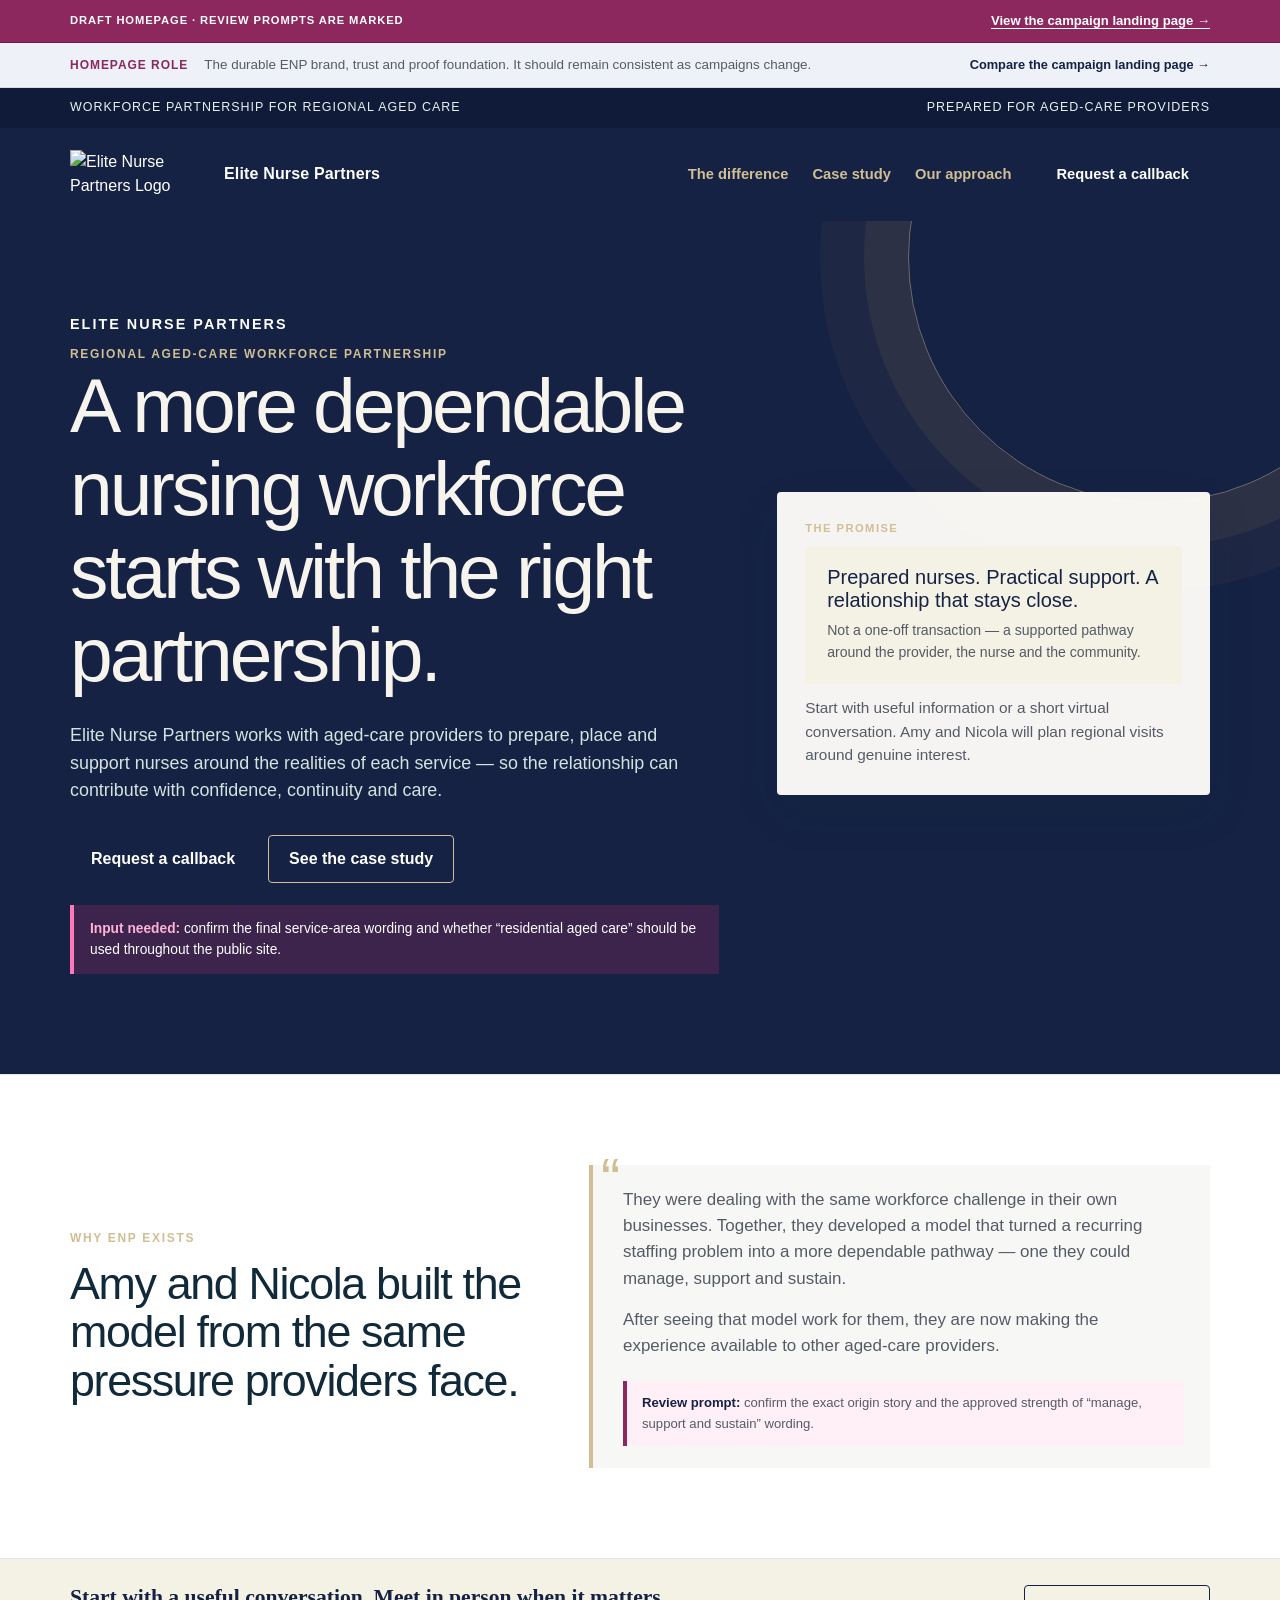
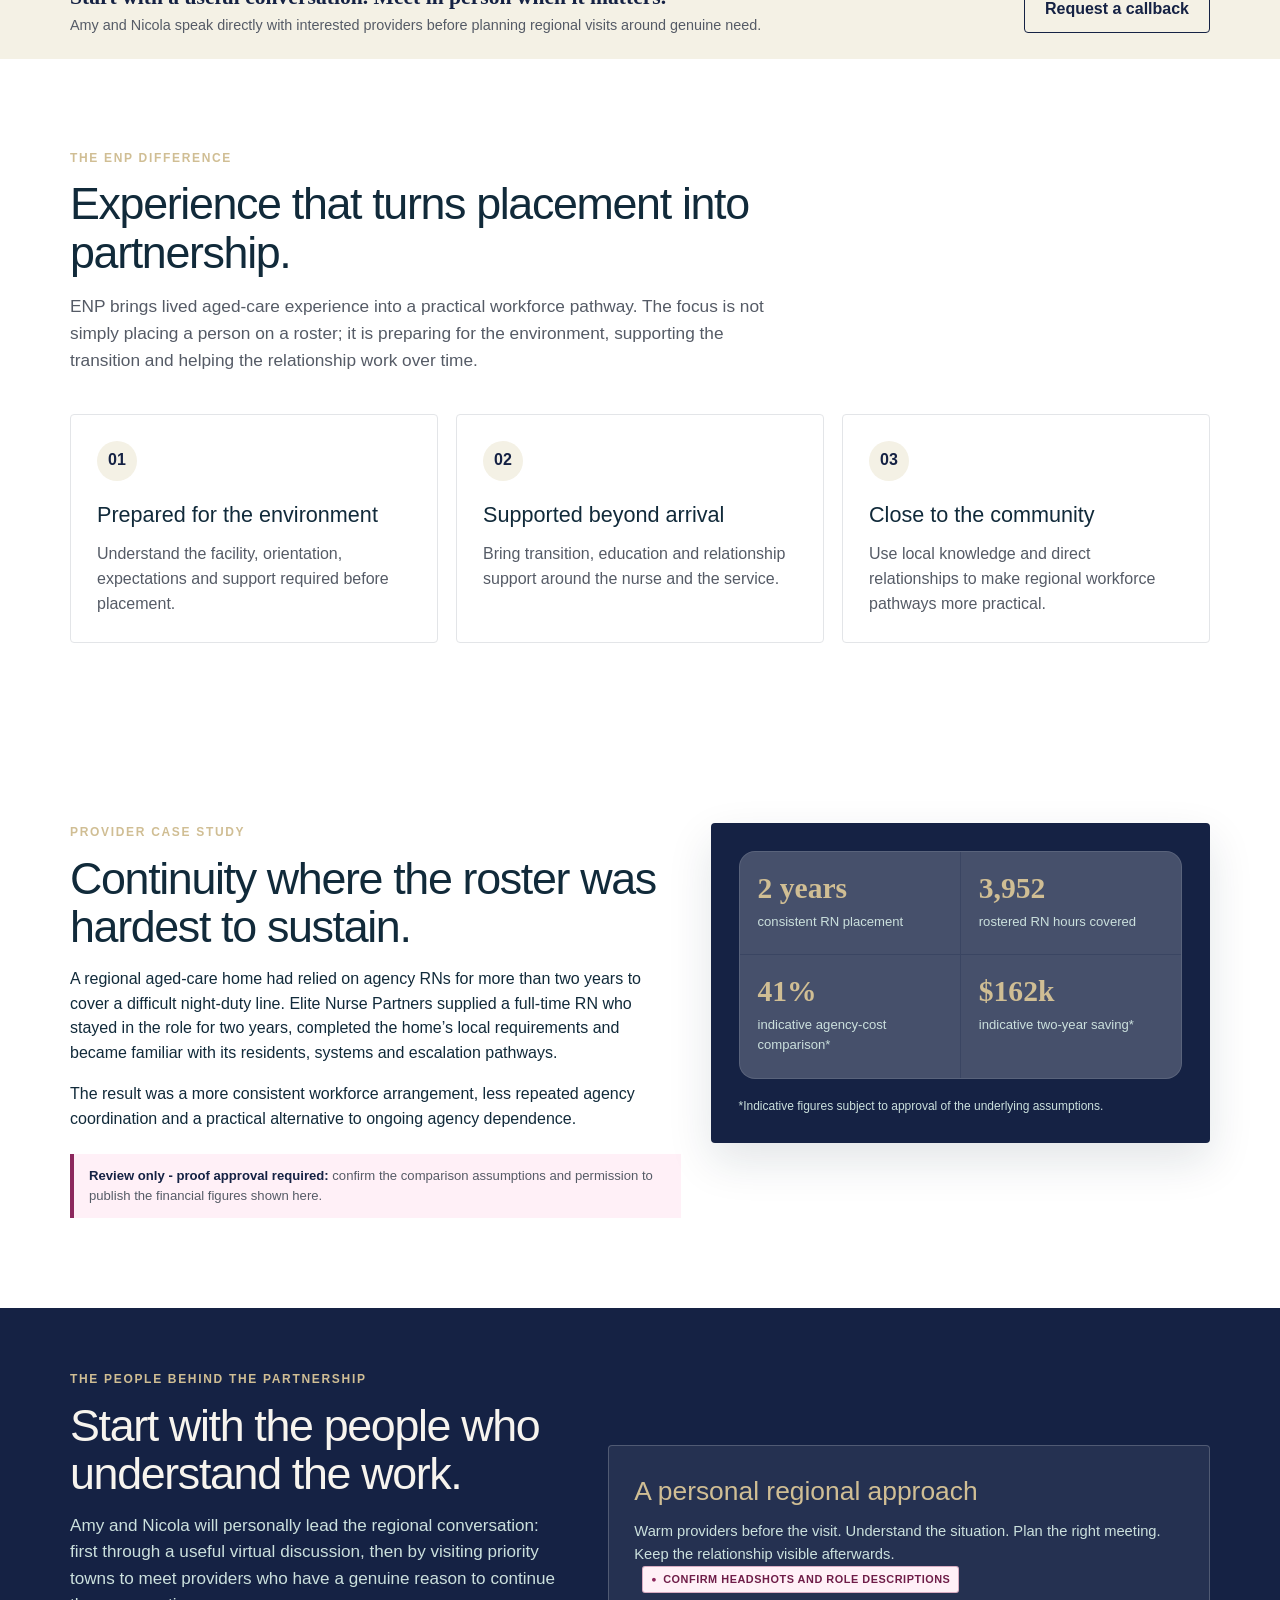
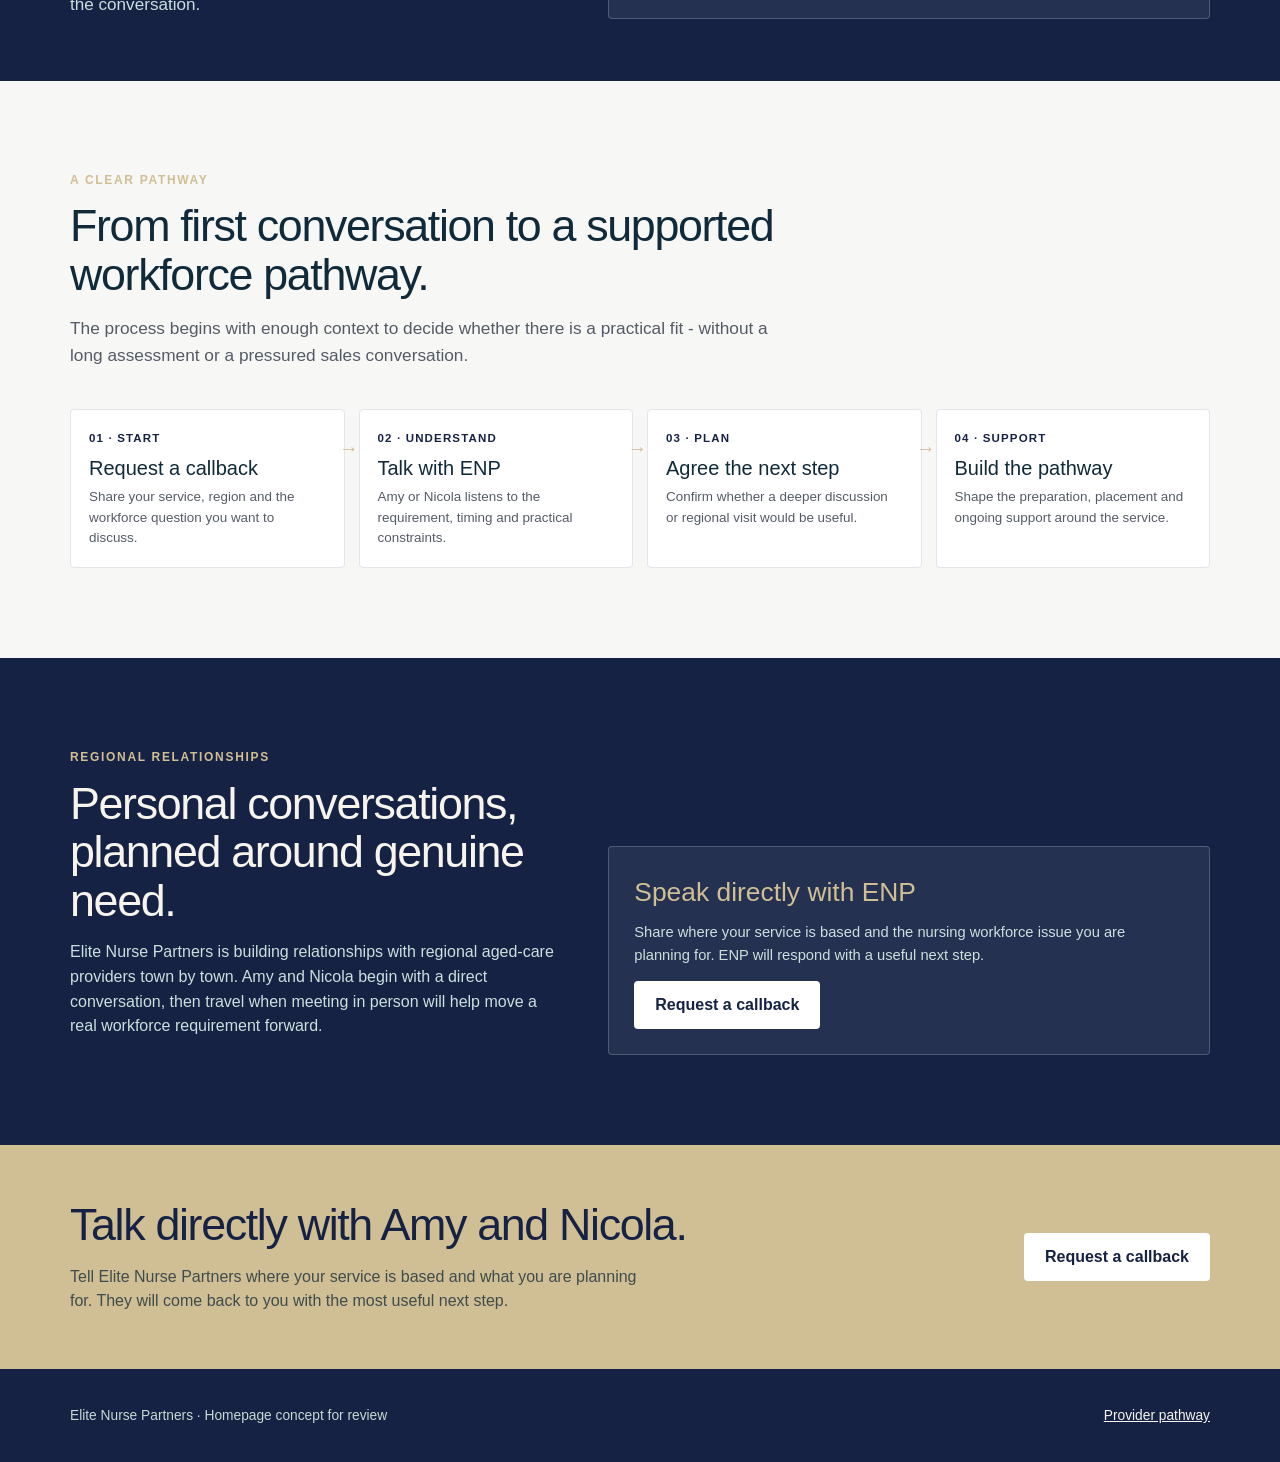
==== public/enp-review/index.html @ 5712cc95 "Add public ENP campaign review route" ====
<!doctype html>
<html lang="en">
<head>
  <meta charset="utf-8">
  <meta name="viewport" content="width=device-width, initial-scale=1">
  <meta name="robots" content="noindex,nofollow">
  <title>A more dependable nursing workforce starts with the right partnership | Elite Nurse Partners</title>
  <link rel="stylesheet" href="styles.css">
  <link rel="stylesheet" href="review-pages.css?v=2">
</head>
<body class="review-pages">
  <div class="review-bar"><div class="shell"><span class="review-label">Draft homepage · review prompts are marked</span><span><a href="provider-landing-review.html">View the campaign landing page →</a></span></div></div>
  <div class="page-role"><div class="shell"><strong>Homepage role</strong><span>The durable ENP brand, trust and proof foundation. It should remain consistent as campaigns change.</span><a href="provider-landing-review.html">Compare the campaign landing page →</a></div></div>
  <div class="topline"><div class="shell"><span>Workforce partnership for regional aged care</span><span>Prepared for aged-care providers</span></div></div>
  <header class="site-header"><div class="shell nav">
    <a class="brand" href="homepage-review.html"><img class="brand-logo" src="https://elitenursepartners.com.au/img/logo_header.svg?v=f6e0ed968cb08ae91e6dc36121" alt="Elite Nurse Partners Logo"><span class="brand-full-name">Elite Nurse Partners</span></a>
    <nav class="nav-links"><a href="#difference">The difference</a><a href="#case-study">Case study</a><a href="#approach">Our approach</a><a class="button" href="provider-landing-review.html#request">Request a callback</a></nav>
  </div></header>

  <main>
    <section class="hero"><div class="shell hero-grid">
      <div>
        <div class="business-name">Elite Nurse Partners</div>
        <div class="eyebrow">Regional aged-care workforce partnership</div>
        <h1>A more dependable nursing workforce starts with the right partnership.</h1>
        <p>Elite Nurse Partners works with aged-care providers to prepare, place and support nurses around the realities of each service — so the relationship can contribute with confidence, continuity and care.</p>
        <div class="hero-actions"><a class="button" href="provider-landing-review.html#request">Request a callback</a><a class="button outline light" href="#case-study">See the case study</a></div>
        <div class="hero-review-note"><strong>Input needed:</strong> confirm the final service-area wording and whether “residential aged care” should be used throughout the public site.</div>
      </div>
      <aside class="hero-card"><div class="mini-label">The promise</div><div class="promise-panel"><strong>Prepared nurses. Practical support. A relationship that stays close.</strong><span>Not a one-off transaction — a supported pathway around the provider, the nurse and the community.</span></div><p>Start with useful information or a short virtual conversation. Amy and Nicola will plan regional visits around genuine interest.</p></aside>
    </div></section>

    <section class="section founder-story"><div class="shell founder-layout"><div><div class="kicker">Why ENP exists</div><h2>Amy and Nicola built the model from the same pressure providers face.</h2></div><div class="founder-quote"><p>They were dealing with the same workforce challenge in their own businesses. Together, they developed a model that turned a recurring staffing problem into a more dependable pathway — one they could manage, support and sustain.</p><p>After seeing that model work for them, they are now making the experience available to other aged-care providers.</p><div class="review-question"><strong>Review prompt:</strong> confirm the exact origin story and the approved strength of “manage, support and sustain” wording.</div></div></div></section>

    <section id="conversation" class="visit-strip"><div class="shell"><div><strong>Start with a useful conversation. Meet in person when it matters.</strong><span>Amy and Nicola speak directly with interested providers before planning regional visits around genuine need.</span></div><a class="button outline" href="provider-landing-review.html#request">Request a callback</a></div></section>

    <section id="difference" class="section paper"><div class="shell"><div class="section-head"><div class="kicker">The ENP difference</div><h2>Experience that turns placement into partnership.</h2><p>ENP brings lived aged-care experience into a practical workforce pathway. The focus is not simply placing a person on a roster; it is preparing for the environment, supporting the transition and helping the relationship work over time.</p></div><div class="cards">
      <article class="card"><div class="icon">01</div><h3>Prepared for the environment</h3><p>Understand the facility, orientation, expectations and support required before placement.</p></article>
      <article class="card"><div class="icon">02</div><h3>Supported beyond arrival</h3><p>Bring transition, education and relationship support around the nurse and the service.</p></article>
      <article class="card"><div class="icon">03</div><h3>Close to the community</h3><p>Use local knowledge and direct relationships to make regional workforce pathways more practical.</p></article>
    </div></div></section>

    <section id="case-study" class="section proof-section"><div class="shell review-grid"><div><div class="kicker">Provider case study</div><h2>Continuity where the roster was hardest to sustain.</h2><p>A regional aged-care home had relied on agency RNs for more than two years to cover a difficult night-duty line. Elite Nurse Partners supplied a full-time RN who stayed in the role for two years, completed the home’s local requirements and became familiar with its residents, systems and escalation pathways.</p><p>The result was a more consistent workforce arrangement, less repeated agency coordination and a practical alternative to ongoing agency dependence.</p><div class="review-question"><strong>Review only - proof approval required:</strong> confirm the comparison assumptions and permission to publish the financial figures shown here.</div></div><div class="proof-card"><div class="proof-stats"><div><strong>2 years</strong><span>consistent RN placement</span></div><div><strong>3,952</strong><span>rostered RN hours covered</span></div><div><strong>41%</strong><span>indicative agency-cost comparison*</span></div><div><strong>$162k</strong><span>indicative two-year saving*</span></div></div><small>*Indicative figures subject to approval of the underlying assumptions.</small></div></div></section>

    <section id="approach" class="personal-band"><div class="shell personal-layout"><div><div class="kicker">The people behind the partnership</div><h2>Start with the people who understand the work.</h2><p>Amy and Nicola will personally lead the regional conversation: first through a useful virtual discussion, then by visiting priority towns to meet providers who have a genuine reason to continue the conversation.</p></div><div class="people-card"><strong>A personal regional approach</strong><p>Warm providers before the visit. Understand the situation. Plan the right meeting. Keep the relationship visible afterwards.</p><span class="input-flag">Confirm headshots and role descriptions</span></div></div></section>

    <section class="section"><div class="shell"><div class="section-head"><div class="kicker">A clear pathway</div><h2>From first conversation to a supported workforce pathway.</h2><p>The process begins with enough context to decide whether there is a practical fit - without a long assessment or a pressured sales conversation.</p></div><div class="sequence"><div class="sequence-item"><b>01 · Start</b><strong>Request a callback</strong><span>Share your service, region and the workforce question you want to discuss.</span></div><div class="sequence-item"><b>02 · Understand</b><strong>Talk with ENP</strong><span>Amy or Nicola listens to the requirement, timing and practical constraints.</span></div><div class="sequence-item"><b>03 · Plan</b><strong>Agree the next step</strong><span>Confirm whether a deeper discussion or regional visit would be useful.</span></div><div class="sequence-item"><b>04 · Support</b><strong>Build the pathway</strong><span>Shape the preparation, placement and ongoing support around the service.</span></div></div></div></section>

    <section class="section dark-section"><div class="shell personal-layout"><div><div class="kicker">Regional relationships</div><h2>Personal conversations, planned around genuine need.</h2><p>Elite Nurse Partners is building relationships with regional aged-care providers town by town. Amy and Nicola begin with a direct conversation, then travel when meeting in person will help move a real workforce requirement forward.</p></div><div class="people-card"><strong>Speak directly with ENP</strong><p>Share where your service is based and the nursing workforce issue you are planning for. ENP will respond with a useful next step.</p><a class="button light" href="provider-landing-review.html#request">Request a callback</a></div></div></section>

    <section class="cta-band"><div class="shell"><div><h2>Talk directly with Amy and Nicola.</h2><p>Tell Elite Nurse Partners where your service is based and what you are planning for. They will come back to you with the most useful next step.</p></div><a class="button light" href="provider-landing-review.html#request">Request a callback</a></div></section>
  </main>
  <footer class="footer"><div class="shell"><span>Elite Nurse Partners · Homepage concept for review</span><span><a href="provider-landing-review.html">Provider pathway</a></span></div></footer>
</body>
</html>
---- public/enp-review/styles.css ----
:root {
  --ink: #112a3a;
  --ink-soft: #355060;
  --cream: #f7f4ee;
  --paper: #fffdf9;
  --gold: #c9944b;
  --gold-soft: #f1dfc4;
  --teal: #0e6870;
  --teal-dark: #084d54;
  --line: #dce5e6;
  --shadow: 0 18px 45px rgba(17, 42, 58, 0.12);
  font-family: Inter, ui-sans-serif, system-ui, -apple-system, BlinkMacSystemFont, "Segoe UI", sans-serif;
  color: var(--ink);
  background: var(--cream);
}

* { box-sizing: border-box; }
body { margin: 0; background: var(--cream); line-height: 1.55; }
a { color: inherit; }
.shell { width: min(1140px, calc(100% - 40px)); margin: 0 auto; }
.topline { background: var(--ink); color: #e8f0ee; font-size: .78rem; letter-spacing: .08em; text-transform: uppercase; }
.topline .shell { display: flex; justify-content: space-between; gap: 16px; padding: 10px 0; }
.site-header { background: var(--paper); border-bottom: 1px solid var(--line); }
.nav { display: flex; align-items: center; justify-content: space-between; gap: 28px; padding: 22px 0; }
.brand { display: flex; gap: 12px; align-items: center; text-decoration: none; }
.brand-mark { display: grid; place-items: center; width: 42px; height: 42px; border-radius: 50%; background: var(--gold); color: var(--ink); font-weight: 900; letter-spacing: -.08em; }
.brand strong { display: block; font-family: Georgia, serif; font-size: 1.15rem; letter-spacing: .02em; }
.brand small { color: var(--teal); font-size: .7rem; font-weight: 800; letter-spacing: .12em; text-transform: uppercase; }
.nav-links { display: flex; gap: 24px; align-items: center; color: var(--ink-soft); font-size: .92rem; font-weight: 700; }
.nav-links a { text-decoration: none; }
.button { display: inline-flex; align-items: center; justify-content: center; min-height: 48px; padding: 0 20px; border-radius: 999px; background: var(--gold); color: var(--ink); font-weight: 900; text-decoration: none; border: 1px solid transparent; }
.button:hover { background: #d9aa63; }
.button.outline { background: transparent; border-color: var(--ink); color: var(--ink); }
.button.light { background: var(--paper); color: var(--ink); }
.hero { position: relative; overflow: hidden; background: var(--ink); color: #f7f4ee; }
.hero::after { content: ""; position: absolute; width: 490px; height: 490px; right: -120px; top: -210px; border: 1px solid rgba(201, 148, 75, .5); border-radius: 50%; box-shadow: 0 0 0 44px rgba(201, 148, 75, .08), 0 0 0 88px rgba(201, 148, 75, .05); }
.hero-grid { display: grid; grid-template-columns: minmax(0, 1.2fr) minmax(300px, .8fr); gap: 58px; align-items: center; padding: 92px 0 100px; position: relative; z-index: 1; }
.eyebrow { color: var(--gold); text-transform: uppercase; font-size: .75rem; letter-spacing: .14em; font-weight: 900; }
h1, h2, h3 { font-family: Georgia, serif; line-height: 1.08; margin: 0; }
h1 { max-width: 760px; font-size: clamp(3rem, 6vw, 5.4rem); letter-spacing: -.045em; }
h2 { font-size: clamp(2rem, 3.5vw, 3.15rem); letter-spacing: -.03em; }
h3 { font-size: 1.35rem; }
.hero p { max-width: 650px; margin: 26px 0 30px; color: #d5e2df; font-size: 1.12rem; }
.hero-actions { display: flex; flex-wrap: wrap; gap: 12px; }
.hero-card { background: rgba(255, 253, 249, .96); color: var(--ink); padding: 28px; border-radius: 22px; box-shadow: var(--shadow); }
.hero-card .number { color: var(--teal); font-size: 2.5rem; font-weight: 900; line-height: 1; }
.hero-card p { color: var(--ink-soft); font-size: .96rem; margin: 12px 0 0; }
.visit-strip { background: var(--gold-soft); color: var(--ink); }
.visit-strip .shell { display: flex; align-items: center; justify-content: space-between; gap: 24px; padding: 22px 0; }
.visit-strip strong { font-family: Georgia, serif; font-size: 1.35rem; }
.visit-strip span { display: block; color: var(--ink-soft); font-size: .9rem; }
.section { padding: 90px 0; }
.section.paper { background: var(--paper); }
.section-head { max-width: 720px; margin-bottom: 40px; }
.section-head p { color: var(--ink-soft); font-size: 1.08rem; }
.proof-section { background: var(--paper); }
.proof-layout { display: grid; grid-template-columns: minmax(0, .95fr) minmax(360px, 1.05fr); gap: 42px; align-items: center; }
.proof-layout p { color: var(--ink-soft); font-size: 1.08rem; }
.proof-card { padding: 28px; border-radius: 22px; background: var(--ink); color: #f7f4ee; box-shadow: var(--shadow); }
.proof-stats { display: grid; grid-template-columns: repeat(2, 1fr); gap: 1px; overflow: hidden; border: 1px solid rgba(255,255,255,.16); border-radius: 16px; background: rgba(255,255,255,.16); }
.proof-stats div { padding: 22px 18px; background: rgba(255,255,255,.06); }
.proof-stats strong { display: block; color: var(--gold); font-family: Georgia, serif; font-size: 1.85rem; line-height: 1; }
.proof-stats span { display: block; margin-top: 8px; color: #cbe0dd; font-size: .82rem; }
.proof-card small { display: block; margin-top: 18px; color: #cbe0dd; font-size: .75rem; }
.text-link { color: var(--teal); font-weight: 900; text-decoration: none; }
.people-section { background: var(--cream); }
.people-layout { display: grid; grid-template-columns: minmax(260px, .75fr) minmax(0, 1.25fr); gap: 44px; align-items: center; }
.people-portrait { min-height: 250px; display: flex; flex-direction: column; justify-content: flex-end; padding: 26px; border-radius: 22px; background: linear-gradient(145deg, var(--gold-soft), #dfc29b); color: var(--ink); box-shadow: var(--shadow); }
.people-portrait span { font-family: Georgia, serif; font-size: 2.35rem; font-weight: 700; }
.people-portrait small { margin-top: 8px; color: var(--ink-soft); }
.people-layout p { color: var(--ink-soft); font-size: 1.08rem; }
.people-note { margin-top: 24px; padding: 18px 20px; border-left: 3px solid var(--gold); background: var(--paper); }
.kicker { color: var(--teal); text-transform: uppercase; font-size: .75rem; letter-spacing: .14em; font-weight: 900; margin-bottom: 12px; }
.cards { display: grid; grid-template-columns: repeat(3, 1fr); gap: 18px; }
.card { padding: 26px; border: 1px solid var(--line); border-radius: 18px; background: var(--paper); }
.card p { color: var(--ink-soft); margin-bottom: 0; }
.card .icon { display: grid; place-items: center; width: 40px; height: 40px; margin-bottom: 22px; border-radius: 50%; background: var(--gold-soft); color: var(--teal-dark); font-weight: 900; }
.dark-section { background: var(--teal-dark); color: #f7f4ee; }
.dark-section p { color: #cbe0dd; }
.town-grid { display: grid; grid-template-columns: repeat(5, 1fr); gap: 10px; margin-top: 28px; }
.town { padding: 18px 14px; border: 1px solid rgba(255,255,255,.22); border-radius: 14px; background: rgba(255,255,255,.06); }
.town strong { display: block; color: var(--gold); font-family: Georgia, serif; font-size: 1.18rem; }
.town span { color: #d6e7e3; font-size: .82rem; }
.steps { display: grid; grid-template-columns: repeat(4, 1fr); gap: 20px; counter-reset: step; }
.step { position: relative; padding-top: 56px; }
.step::before { counter-increment: step; content: counter(step); position: absolute; top: 0; left: 0; display: grid; place-items: center; width: 40px; height: 40px; border-radius: 50%; background: var(--gold); color: var(--ink); font-weight: 900; }
.step p { color: var(--ink-soft); }
.cta-band { background: var(--gold); color: var(--ink); }
.cta-band .shell { display: flex; align-items: center; justify-content: space-between; gap: 28px; padding: 55px 0; }
.cta-band p { max-width: 590px; margin-bottom: 0; color: #3f4c4b; }
.form-layout { display: grid; grid-template-columns: .9fr 1.1fr; gap: 38px; align-items: start; }
.form-card { background: var(--paper); border: 1px solid var(--line); border-radius: 20px; padding: 28px; box-shadow: var(--shadow); }
label { display: block; margin: 16px 0 7px; font-size: .82rem; font-weight: 900; color: var(--ink-soft); }
input, select, textarea { width: 100%; border: 1px solid #cbd8d8; border-radius: 10px; padding: 13px 14px; font: inherit; color: var(--ink); background: #fff; }
textarea { min-height: 120px; resize: vertical; }
.form-card .button { margin-top: 20px; cursor: pointer; }
.form-actions { display: flex; flex-wrap: wrap; gap: 10px; align-items: center; margin-top: 4px; }
.form-actions .button { margin-top: 0; }
.note { padding: 16px 18px; border-left: 3px solid var(--gold); background: var(--gold-soft); color: var(--ink-soft); font-size: .92rem; }
.video-panel { background: var(--cream); }
.video-layout { display: grid; grid-template-columns: minmax(0, .85fr) minmax(320px, 1.15fr); gap: 36px; align-items: center; }
.video-layout p { max-width: 600px; color: var(--ink-soft); font-size: 1.08rem; }
.video-placeholder { min-height: 270px; display: flex; flex-direction: column; justify-content: flex-end; padding: 28px; border-radius: 22px; background: linear-gradient(145deg, var(--teal-dark), var(--ink)); color: #f7f4ee; box-shadow: var(--shadow); }
.video-placeholder span { color: var(--gold); text-transform: uppercase; font-size: .75rem; letter-spacing: .14em; font-weight: 900; }
.video-placeholder strong { max-width: 460px; margin-top: auto; font-family: Georgia, serif; font-size: clamp(1.5rem, 3vw, 2.3rem); line-height: 1.1; }
.video-placeholder small { margin-top: 18px; color: #cbe0dd; }
.footer { background: var(--ink); color: #c8d8d5; padding: 36px 0; font-size: .86rem; }
.footer .shell { display: flex; justify-content: space-between; gap: 25px; }
.footer a { color: #f7f4ee; }
.mobile-only { display: none; }
.funnel-page { background: #edf3f1; }
.funnel-hero { padding: 70px 0 76px; background: var(--ink); color: #f7f4ee; }
.funnel-hero h1 { max-width: 820px; margin-top: 12px; font-size: clamp(2.7rem, 5vw, 4.8rem); }
.funnel-hero p { max-width: 700px; margin: 22px 0 0; color: #d5e2df; font-size: 1.1rem; }
.funnel-intro { display: grid; grid-template-columns: minmax(0, 1fr) minmax(260px, .7fr); gap: 26px; align-items: end; }
.funnel-key { padding: 22px; border-radius: 18px; background: rgba(255,253,249,.1); border: 1px solid rgba(255,255,255,.2); }
.funnel-key strong { display: block; color: var(--gold); font-family: Georgia, serif; font-size: 1.3rem; }
.funnel-key span { display: block; margin-top: 8px; color: #d5e2df; font-size: .9rem; }
.funnel-section { padding: 76px 0; }
.funnel-shell { width: min(920px, calc(100% - 40px)); margin: 0 auto; }
.funnel-heading { text-align: center; margin-bottom: 38px; }
.funnel-heading p { max-width: 640px; margin: 14px auto 0; color: var(--ink-soft); }
.funnel-stack { display: flex; flex-direction: column; gap: 12px; }
.funnel-step { position: relative; display: grid; grid-template-columns: 58px minmax(0, 1fr) auto; gap: 18px; align-items: center; width: 100%; min-height: 94px; padding: 16px 22px 16px 16px; border: 1px solid #cbdcda; border-radius: 18px; background: var(--paper); box-shadow: 0 10px 20px rgba(17,42,58,.07); }
.funnel-step::after { content: "↓"; position: absolute; left: 50%; bottom: -22px; z-index: 2; color: var(--gold); font-size: 1.25rem; font-weight: 900; }
.funnel-step:last-child::after { display: none; }
.funnel-step:nth-child(1) { width: 100%; }
.funnel-step:nth-child(2) { width: 94%; margin: 0 auto; }
.funnel-step:nth-child(3) { width: 88%; margin: 0 auto; }
.funnel-step:nth-child(4) { width: 82%; margin: 0 auto; }
.funnel-step:nth-child(5) { width: 76%; margin: 0 auto; }
.funnel-step:nth-child(6) { width: 70%; margin: 0 auto; }
.funnel-step:nth-child(7) { width: 64%; margin: 0 auto; background: var(--teal-dark); border-color: var(--teal-dark); color: #f7f4ee; }
.funnel-step:nth-child(7) p, .funnel-step:nth-child(7) .funnel-copy small { color: #cbe0dd; }
.step-num { display: grid; place-items: center; width: 48px; height: 48px; border-radius: 50%; background: var(--gold); color: var(--ink); font-weight: 900; }
.funnel-copy h3 { font-size: 1.2rem; }
.funnel-copy p { margin: 5px 0 0; color: var(--ink-soft); font-size: .91rem; line-height: 1.4; }
.funnel-copy small { display: block; margin-top: 5px; color: var(--teal); font-size: .74rem; font-weight: 900; letter-spacing: .07em; text-transform: uppercase; }
.funnel-status { padding: 8px 11px; border-radius: 999px; background: var(--gold-soft); color: var(--ink); font-size: .74rem; font-weight: 900; white-space: nowrap; }
.bucket-grid { display: grid; grid-template-columns: 1fr 1fr; gap: 18px; margin-top: 46px; }
.bucket { padding: 28px; border-radius: 20px; background: var(--paper); border: 1px solid var(--line); }
.bucket h3 { margin-bottom: 12px; }
.bucket p { color: var(--ink-soft); }
.bucket ul { margin: 18px 0 0; padding-left: 20px; color: var(--ink-soft); }
.bucket li + li { margin-top: 8px; }
.funnel-review { margin-top: 24px; padding: 24px 28px; border-radius: 18px; background: var(--gold-soft); }
.funnel-review strong { font-family: Georgia, serif; font-size: 1.3rem; }
.funnel-review p { margin: 7px 0 0; color: var(--ink-soft); }
@media (max-width: 860px) {
  .nav-links { display: none; }
  .mobile-only { display: inline; }
  .hero-grid, .form-layout, .funnel-intro { grid-template-columns: 1fr; }
  .video-layout, .proof-layout, .people-layout { grid-template-columns: 1fr; }
  .hero-grid { padding: 68px 0 76px; }
  .cards, .steps { grid-template-columns: repeat(2, 1fr); }
  .town-grid { grid-template-columns: repeat(3, 1fr); }
  .funnel-step, .funnel-step:nth-child(n) { width: 100%; margin: 0; }
  .visit-strip .shell, .cta-band .shell, .footer .shell { flex-direction: column; align-items: flex-start; }
}
@media (max-width: 540px) {
  .shell { width: min(100% - 28px, 1140px); }
  h1 { font-size: 3.1rem; }
  .cards, .steps, .town-grid { grid-template-columns: 1fr; }
  .funnel-step { grid-template-columns: 48px minmax(0, 1fr); padding-right: 14px; }
  .funnel-status { grid-column: 2; justify-self: start; }
  .bucket-grid { grid-template-columns: 1fr; }
  .topline .shell { display: block; }
  .topline .shell span:last-child { display: none; }
}
---- public/enp-review/review-pages.css ----
.review-bar {
  background: #8c285d;
  border-bottom: 1px solid #6e1d48;
  color: #fff;
  font-size: .82rem;
}
.review-bar .shell {
  display: flex;
  align-items: center;
  justify-content: space-between;
  gap: 18px;
  padding: 11px 0;
}
.review-bar a { color: #fff; font-weight: 800; text-underline-offset: 3px; }
.page-role { background: #eef2f8; border-bottom: 1px solid #d4dbe7; color: var(--ink); }
.page-role.campaign { background: var(--review-soft); border-bottom-color: #efc5d9; }
.page-role .shell { display: grid; grid-template-columns: auto minmax(0, 1fr) auto; gap: 16px; align-items: center; padding: 12px 0; }
.page-role strong { color: #8c285d; font-size: .75rem; letter-spacing: .08em; text-transform: uppercase; }
.page-role span { color: #555b66; font-size: .84rem; line-height: 1.4; }
.page-role a { color: #152244; font-size: .8rem; font-weight: 800; text-decoration: none; }
.review-pages {
  --ink: #152244;
  --ink-soft: #555b66;
  --cream: #f7f7f5;
  --paper: #ffffff;
  --gold: #d0be94;
  --gold-soft: #f4f1e5;
  --teal: #152244;
  --teal-dark: #152244;
  --line: #e3e5e8;
  --review: #8c285d;
  --review-dark: #6e1d48;
  --review-soft: #fff0f7;
  font-family: Manrope, Arial, sans-serif;
}
.review-pages h1,
.review-pages h2,
.review-pages h3,
.review-pages .brand strong,
.review-pages .promise-panel strong,
.review-pages .people-card strong,
.review-pages .sequence-item strong {
  font-family: Manrope, Arial, sans-serif;
  font-weight: 400;
}
.review-pages h1 { letter-spacing: -.04em; }
.review-pages h2 { letter-spacing: -.03em; }
.review-pages .site-header { background: var(--ink); border-bottom: 0; }
.review-pages .brand { color: #fff; }
.review-pages .brand small { color: var(--gold); }
.review-pages .brand-mark { display: none; }
.brand-logo {
  display: block;
  width: 142px;
  height: auto;
}
.brand-full-name {
  display: block;
  max-width: 170px;
  color: #fff;
  font-size: 1rem;
  font-weight: 700;
  line-height: 1.15;
  letter-spacing: .01em;
}
.business-name {
  margin-bottom: 10px;
  color: #fff;
  font-size: .9rem;
  font-weight: 800;
  letter-spacing: .14em;
  text-transform: uppercase;
}
.review-pages .nav-links { color: var(--gold); }
.review-pages .nav-links a { color: var(--gold); }
.review-pages .nav-links .button { color: #fff; }
.review-pages .topline { background: #101b39; }
.review-pages .hero { background: var(--ink); }
.review-pages .hero::after { border-color: rgba(208,190,148,.48); }
.review-pages .button { border-radius: 4px; background: var(--ink); color: #fff; }
.review-pages .button:hover { background: #24345d; }
.review-pages .button.outline { background: transparent; border-color: var(--ink); color: var(--ink); }
.review-pages .button.outline.light { background: transparent; border-color: var(--gold); color: #fff; }
.review-pages .button.light { background: #fff; color: var(--ink); }
.review-pages .eyebrow,
.review-pages .kicker,
.review-pages .mini-label { color: var(--gold); }
.review-pages .hero-card { border-radius: 4px; }
.review-pages .promise-panel { border-radius: 4px; }
.review-pages .card,
.review-pages .review-card,
.review-pages .form-card,
.review-pages .sequence-item { border-radius: 4px; }
.review-pages .proof-card { border-radius: 4px; }
.review-pages .people-card { border-radius: 4px; }
.review-pages .personal-band,
.review-pages .dark-section { background: var(--ink); }
.review-pages .cta-band { background: var(--gold); }
.review-pages .input-flag { border-radius: 3px; background: var(--review-soft); }
.review-pages .data-gap { border-radius: 3px; background: var(--review-soft); }
.review-pages .visit-strip .shell {
  display: grid;
  grid-template-columns: minmax(0, 1fr) auto;
  align-items: center;
  gap: 34px;
}
.review-pages .visit-strip .button { justify-self: end; }
.founder-story { background: #fff; border-top: 1px solid var(--line); border-bottom: 1px solid var(--line); }
.founder-layout {
  display: grid;
  grid-template-columns: minmax(0, .85fr) minmax(0, 1.15fr);
  gap: 60px;
  align-items: center;
}
.founder-layout h2 { max-width: 500px; }
.founder-layout p { margin: 0; color: var(--ink-soft); font-size: 1.06rem; }
.founder-layout p + p { margin-top: 15px; }
.founder-quote {
  position: relative;
  padding: 22px 26px 22px 30px;
  border-left: 4px solid var(--gold);
  background: var(--cream);
}
.founder-quote::before {
  content: "“";
  position: absolute;
  left: 8px;
  top: -14px;
  color: var(--gold);
  font-size: 3.6rem;
  line-height: 1;
}
.review-question {
  margin-top: 22px;
  padding: 12px 15px;
  border-left: 4px solid var(--review);
  background: var(--review-soft);
  color: var(--ink-soft);
  font-size: .82rem;
}
.review-question strong { color: var(--ink); }
.review-label {
  color: #fff;
  font-weight: 900;
  letter-spacing: .08em;
  text-transform: uppercase;
  font-size: .7rem;
}
.input-flag {
  display: inline-flex;
  align-items: center;
  gap: 6px;
  margin-left: 8px;
  padding: 4px 8px;
  border: 1px solid rgba(140, 40, 93, .35);
  border-radius: 999px;
  background: #e4f0ed;
  color: var(--review-dark);
  font-size: .68rem;
  font-weight: 900;
  letter-spacing: .05em;
  text-transform: uppercase;
  vertical-align: middle;
}
.input-flag::before { content: "●"; color: var(--review); font-size: .55rem; }
.hero-review-note {
  margin-top: 22px;
  padding: 13px 16px;
  border-left: 4px solid #ff78bc;
  background: rgba(140, 40, 93, .33);
  color: #fff;
  font-size: .86rem;
}
.hero-review-note strong { color: #ffb3d8; }
.promise-panel {
  padding: 20px 22px;
  border-radius: 18px;
  background: var(--gold-soft);
  color: var(--ink);
}
.promise-panel strong { display: block; font-family: Georgia, serif; font-size: 1.25rem; line-height: 1.15; }
.promise-panel span { display: block; margin-top: 8px; color: var(--ink-soft); font-size: .88rem; }
.mini-label {
  margin-bottom: 9px;
  color: var(--teal);
  font-size: .7rem;
  font-weight: 900;
  letter-spacing: .13em;
  text-transform: uppercase;
}
.personal-band {
  background: var(--teal-dark);
  color: #f7f4ee;
}
.personal-band .shell { padding: 62px 0; }
.personal-layout {
  display: grid;
  grid-template-columns: minmax(0, .9fr) minmax(0, 1.1fr);
  gap: 46px;
  align-items: end;
}
.personal-band h2 { max-width: 600px; }
.personal-band p { max-width: 660px; margin: 15px 0 0; color: #cbe0dd; font-size: 1.07rem; }
.people-card {
  padding: 25px;
  border: 1px solid rgba(255,255,255,.2);
  border-radius: 20px;
  background: rgba(255,255,255,.07);
}
.people-card strong { display: block; color: var(--gold); font-family: Georgia, serif; font-size: 1.65rem; }
.people-card p { margin-top: 8px; font-size: .92rem; }
.sequence {
  display: grid;
  grid-template-columns: repeat(4, 1fr);
  gap: 14px;
  margin-top: 30px;
}
.sequence-item {
  position: relative;
  padding: 20px 18px 18px;
  border: 1px solid var(--line);
  border-radius: 16px;
  background: var(--paper);
}
.sequence-item::after {
  content: "→";
  position: absolute;
  top: 24px;
  right: -15px;
  z-index: 1;
  color: var(--gold);
  font-size: 1.2rem;
  font-weight: 900;
}
.sequence-item:last-child::after { display: none; }
.sequence-item b { display: block; color: var(--teal); font-size: .72rem; letter-spacing: .1em; text-transform: uppercase; }
.sequence-item strong { display: block; margin-top: 9px; font-family: Georgia, serif; font-size: 1.25rem; line-height: 1.1; }
.sequence-item span { display: block; margin-top: 8px; color: var(--ink-soft); font-size: .84rem; }
.review-grid {
  display: grid;
  grid-template-columns: minmax(0, 1.1fr) minmax(280px, .9fr);
  gap: 30px;
  align-items: start;
}
.review-card {
  padding: 25px;
  border: 1px solid var(--line);
  border-radius: 18px;
  background: var(--paper);
}
.review-card h3 { margin-bottom: 11px; }
.review-card p { color: var(--ink-soft); }
.review-card ul { margin: 16px 0 0; padding-left: 20px; color: var(--ink-soft); }
.review-card li + li { margin-top: 9px; }
.review-card.emphasis { background: var(--ink); color: #f7f4ee; border-color: var(--ink); }
.review-card.emphasis p, .review-card.emphasis li { color: #cbe0dd; }
.review-card.emphasis .mini-label { color: var(--gold); }
.review-card.emphasis strong { color: #f7f4ee; }
.proof-disclaimer {
  margin-top: 15px;
  color: var(--ink-soft);
  font-size: .78rem;
}
.data-gap-list { display: grid; gap: 10px; margin-top: 16px; }
.data-gap {
  display: grid;
  grid-template-columns: 26px minmax(0, 1fr);
  gap: 10px;
  align-items: start;
  padding: 12px 13px;
  border-radius: 12px;
  background: #f7f4ee;
  color: var(--ink-soft);
  font-size: .86rem;
}
.data-gap::before {
  content: "?";
  display: grid;
  place-items: center;
  width: 22px;
  height: 22px;
  border-radius: 50%;
  background: var(--review);
  color: #fff;
  font-weight: 900;
}
.data-gap strong { display: block; color: var(--ink); }
.landing-hero .hero-grid { padding-top: 82px; padding-bottom: 86px; }
.landing-hero h1 { max-width: 700px; }
.landing-hero .hero-card { padding: 24px; }
.landing-hero .hero-card .mini-label { margin-bottom: 13px; }
.landing-hero .hero-card ul { margin: 0; padding-left: 18px; color: var(--ink-soft); font-size: .9rem; }
.landing-hero .hero-card li + li { margin-top: 8px; }
.landing-hero .hero-card .input-flag { margin: 0 0 13px; }
.form-card .field-note {
  margin: 8px 0 18px;
  padding: 10px 12px;
  border-left: 4px solid var(--review);
  background: var(--review-soft);
  color: var(--ink);
  font-size: .76rem;
  font-weight: 700;
}
.form-card .button { border: 0; }
.request-choice {
  display: grid;
  grid-template-columns: repeat(2, 1fr);
  gap: 10px;
  margin: 18px 0 3px;
}
.request-choice div {
  padding: 13px 12px;
  border: 1px solid #cbd8d8;
  border-radius: 10px;
  background: #fff;
  color: var(--ink-soft);
  font-size: .82rem;
}
.request-choice div:first-child { border-color: var(--gold); background: var(--gold-soft); color: var(--ink); font-weight: 800; }
.request-choice small { display: block; margin-top: 4px; font-size: .7rem; font-weight: 500; }
.bottom-review { padding: 33px 0; background: var(--review-soft); border-top: 3px solid var(--review); }
.bottom-review .shell { display: flex; align-items: center; justify-content: space-between; gap: 25px; }
.bottom-review p { max-width: 700px; margin: 7px 0 0; color: var(--ink-soft); }
@media (max-width: 860px) {
  .review-bar .shell { display: block; }
  .review-bar .review-label { display: block; margin-bottom: 6px; }
  .personal-layout, .review-grid, .founder-layout { grid-template-columns: 1fr; }
  .review-pages .visit-strip .shell { display: block; }
  .review-pages .visit-strip .button { margin-top: 16px; }
  .page-role .shell { grid-template-columns: 1fr; gap: 5px; }
  .sequence { grid-template-columns: repeat(2, 1fr); }
  .sequence-item:nth-child(2)::after { display: none; }
  .sequence-item:nth-child(3)::after { display: block; }
  .bottom-review .shell { display: block; }
  .bottom-review .button { margin-top: 18px; }
  .brand-full-name { max-width: none; }
}
@media (max-width: 540px) {
  .sequence { grid-template-columns: 1fr; }
  .sequence-item::after, .sequence-item:nth-child(3)::after { display: none; }
  .request-choice { grid-template-columns: 1fr; }
}
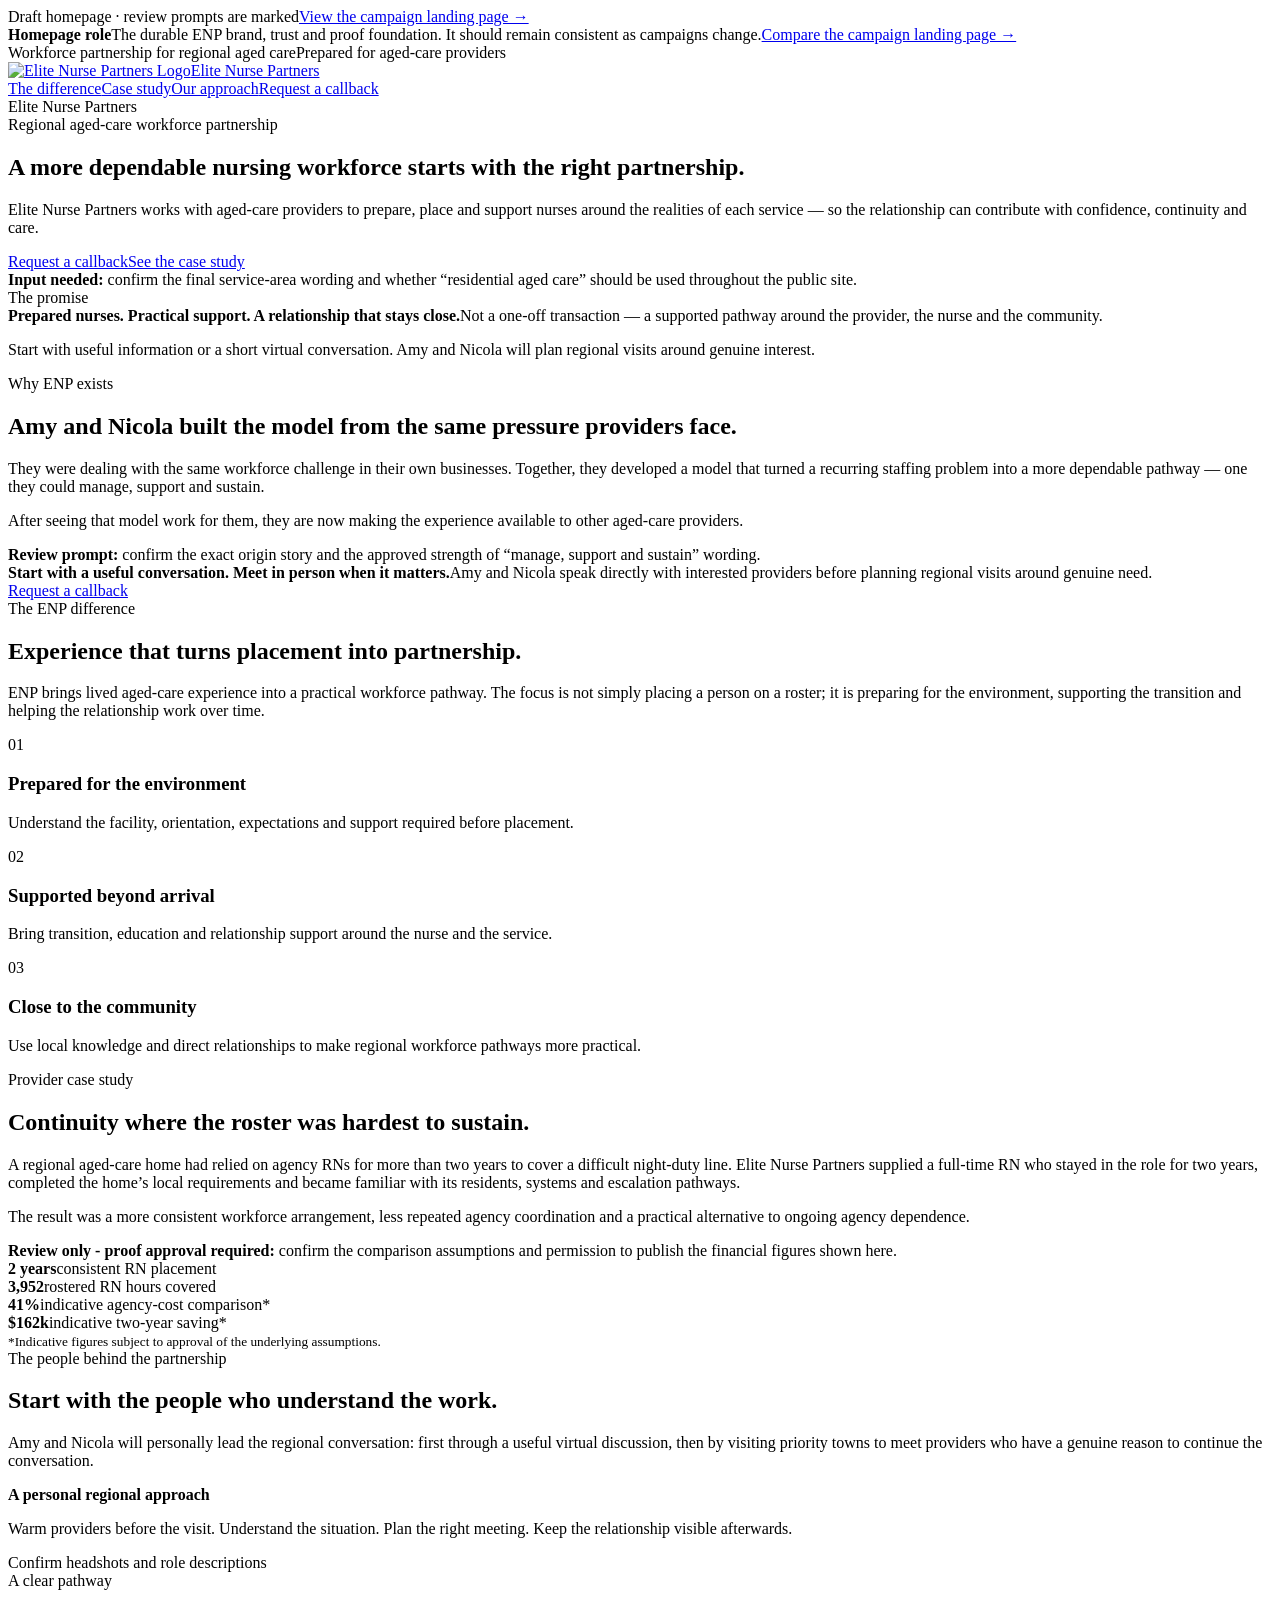
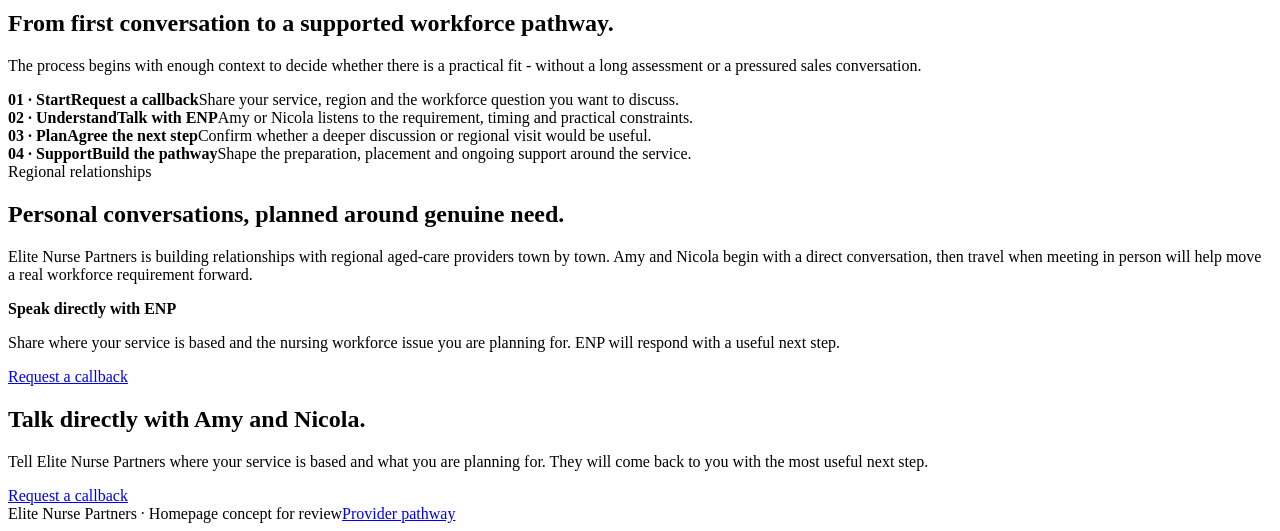
==== commit eaebcc1d: "Fix ENP review stylesheet delivery" ====
--- a/public/enp-review/index.html
+++ b/public/enp-review/index.html
@@ -5,8 +5,8 @@
   <meta name="viewport" content="width=device-width, initial-scale=1">
   <meta name="robots" content="noindex,nofollow">
   <title>A more dependable nursing workforce starts with the right partnership | Elite Nurse Partners</title>
-  <link rel="stylesheet" href="styles.css">
-  <link rel="stylesheet" href="review-pages.css?v=2">
+  <link rel="stylesheet" href="/ENP/?asset=styles&amp;v=3">
+  <link rel="stylesheet" href="/ENP/?asset=review-pages&amp;v=3">
 </head>
 <body class="review-pages">
   <div class="review-bar"><div class="shell"><span class="review-label">Draft homepage · review prompts are marked</span><span><a href="provider-landing-review.html">View the campaign landing page →</a></span></div></div>
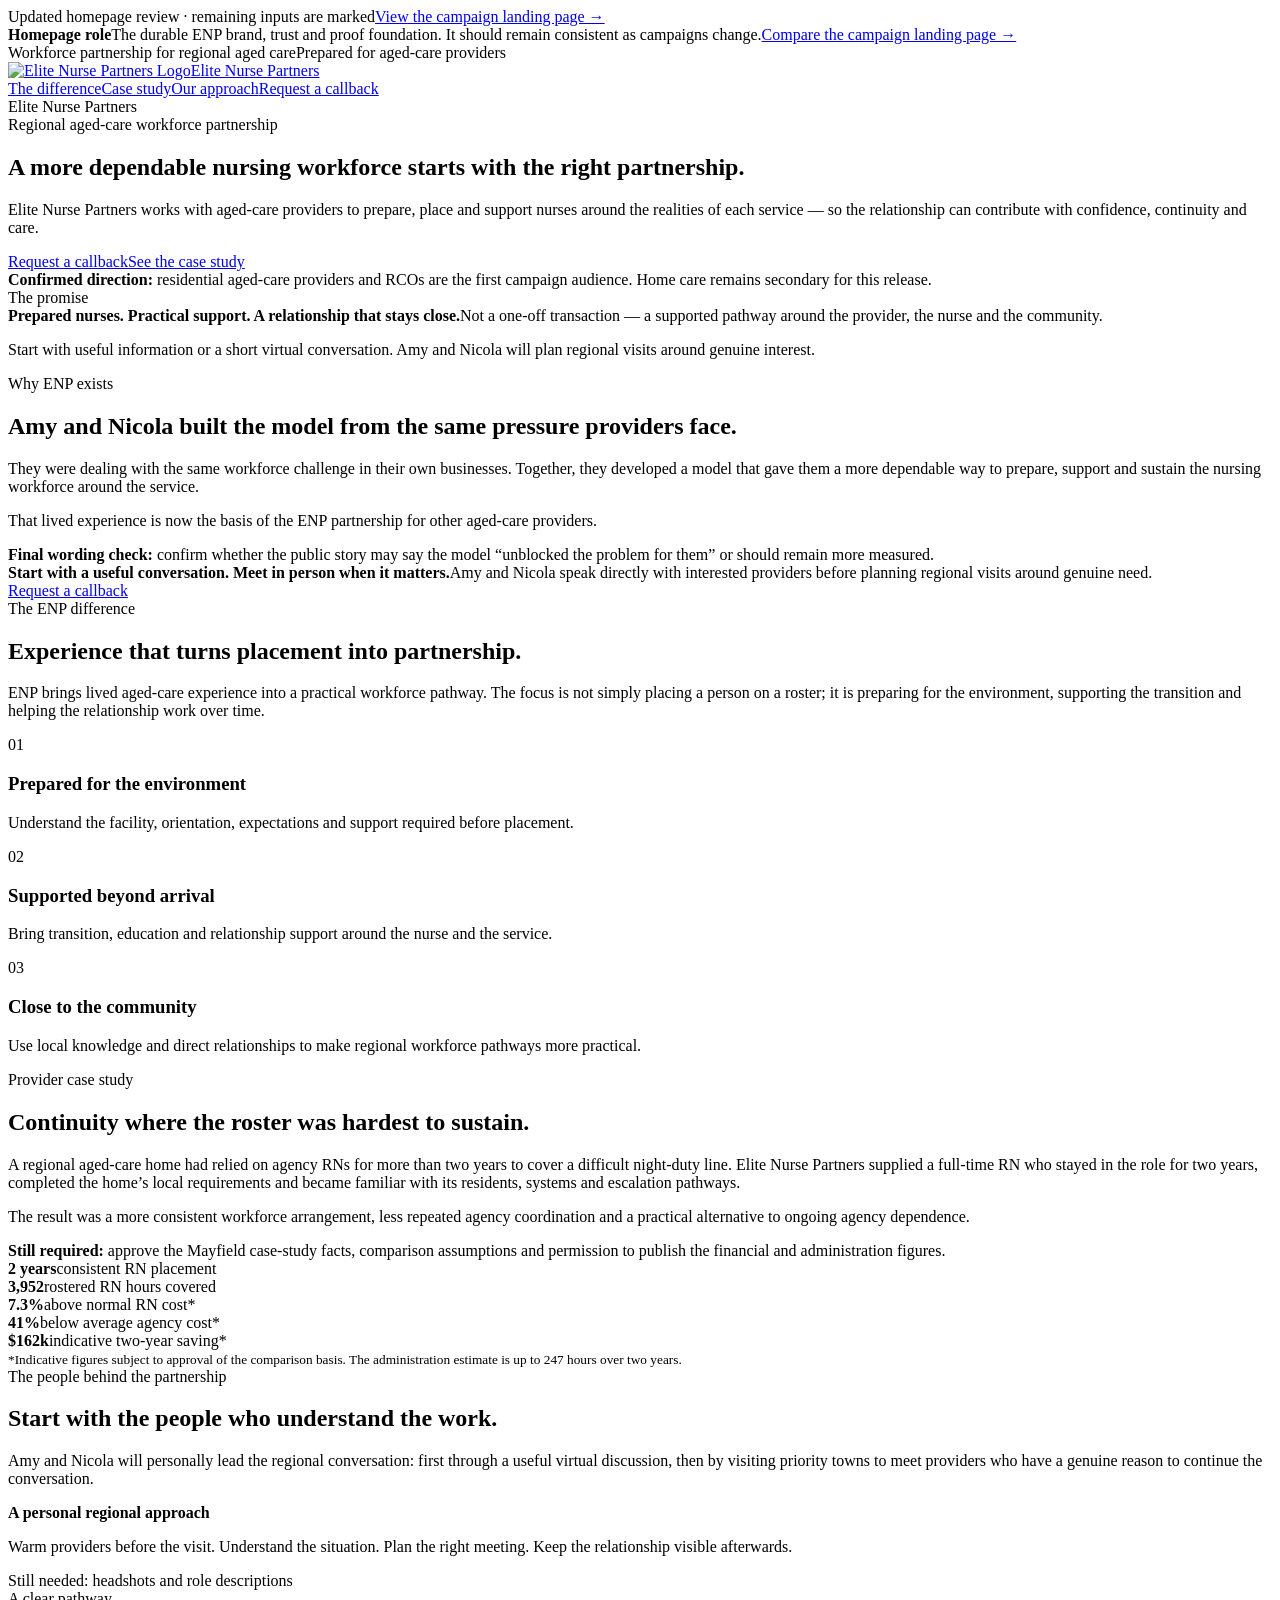
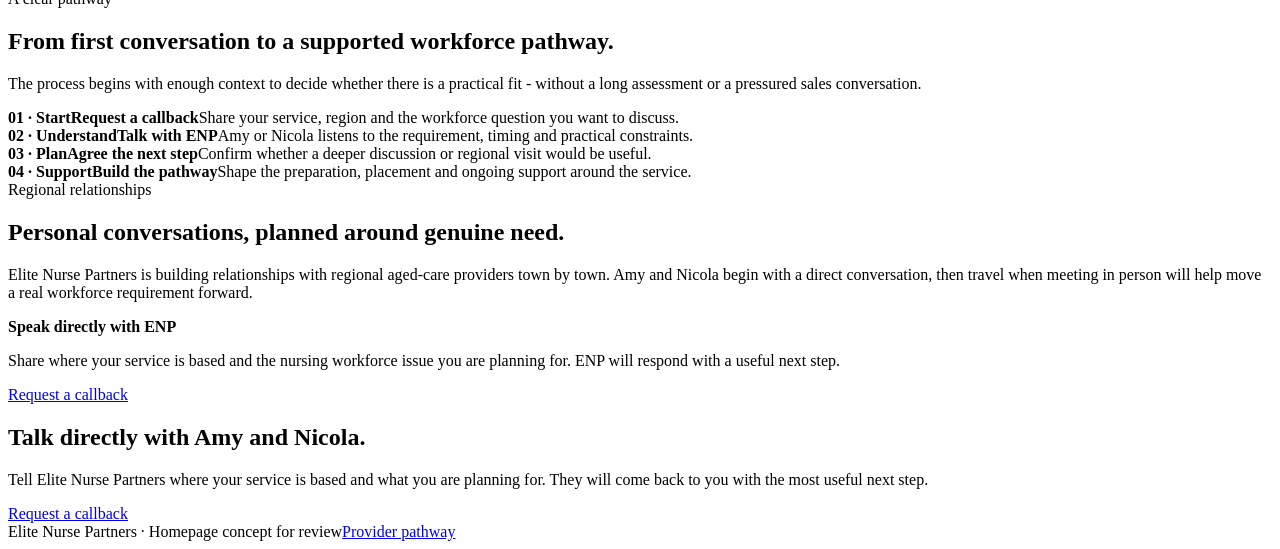
==== commit 919317d1: "Refresh ENP review pages with confirmed campaign direction" ====
--- a/public/enp-review/index.html
+++ b/public/enp-review/index.html
@@ -6,10 +6,10 @@
   <meta name="robots" content="noindex,nofollow">
   <title>A more dependable nursing workforce starts with the right partnership | Elite Nurse Partners</title>
   <link rel="stylesheet" href="/ENP/?asset=styles&amp;v=3">
-  <link rel="stylesheet" href="/ENP/?asset=review-pages&amp;v=3">
+  <link rel="stylesheet" href="/ENP/?asset=review-pages&amp;v=4">
 </head>
 <body class="review-pages">
-  <div class="review-bar"><div class="shell"><span class="review-label">Draft homepage · review prompts are marked</span><span><a href="provider-landing-review.html">View the campaign landing page →</a></span></div></div>
+  <div class="review-bar"><div class="shell"><span class="review-label">Updated homepage review · remaining inputs are marked</span><span><a href="provider-landing-review.html">View the campaign landing page →</a></span></div></div>
   <div class="page-role"><div class="shell"><strong>Homepage role</strong><span>The durable ENP brand, trust and proof foundation. It should remain consistent as campaigns change.</span><a href="provider-landing-review.html">Compare the campaign landing page →</a></div></div>
   <div class="topline"><div class="shell"><span>Workforce partnership for regional aged care</span><span>Prepared for aged-care providers</span></div></div>
   <header class="site-header"><div class="shell nav">
@@ -25,12 +25,12 @@
         <h1>A more dependable nursing workforce starts with the right partnership.</h1>
         <p>Elite Nurse Partners works with aged-care providers to prepare, place and support nurses around the realities of each service — so the relationship can contribute with confidence, continuity and care.</p>
         <div class="hero-actions"><a class="button" href="provider-landing-review.html#request">Request a callback</a><a class="button outline light" href="#case-study">See the case study</a></div>
-        <div class="hero-review-note"><strong>Input needed:</strong> confirm the final service-area wording and whether “residential aged care” should be used throughout the public site.</div>
+        <div class="hero-confirmed-note"><strong>Confirmed direction:</strong> residential aged-care providers and RCOs are the first campaign audience. Home care remains secondary for this release.</div>
       </div>
       <aside class="hero-card"><div class="mini-label">The promise</div><div class="promise-panel"><strong>Prepared nurses. Practical support. A relationship that stays close.</strong><span>Not a one-off transaction — a supported pathway around the provider, the nurse and the community.</span></div><p>Start with useful information or a short virtual conversation. Amy and Nicola will plan regional visits around genuine interest.</p></aside>
     </div></section>
 
-    <section class="section founder-story"><div class="shell founder-layout"><div><div class="kicker">Why ENP exists</div><h2>Amy and Nicola built the model from the same pressure providers face.</h2></div><div class="founder-quote"><p>They were dealing with the same workforce challenge in their own businesses. Together, they developed a model that turned a recurring staffing problem into a more dependable pathway — one they could manage, support and sustain.</p><p>After seeing that model work for them, they are now making the experience available to other aged-care providers.</p><div class="review-question"><strong>Review prompt:</strong> confirm the exact origin story and the approved strength of “manage, support and sustain” wording.</div></div></div></section>
+    <section class="section founder-story"><div class="shell founder-layout"><div><div class="kicker">Why ENP exists</div><h2>Amy and Nicola built the model from the same pressure providers face.</h2></div><div class="founder-quote"><p>They were dealing with the same workforce challenge in their own businesses. Together, they developed a model that gave them a more dependable way to prepare, support and sustain the nursing workforce around the service.</p><p>That lived experience is now the basis of the ENP partnership for other aged-care providers.</p><div class="review-question"><strong>Final wording check:</strong> confirm whether the public story may say the model “unblocked the problem for them” or should remain more measured.</div></div></div></section>
 
     <section id="conversation" class="visit-strip"><div class="shell"><div><strong>Start with a useful conversation. Meet in person when it matters.</strong><span>Amy and Nicola speak directly with interested providers before planning regional visits around genuine need.</span></div><a class="button outline" href="provider-landing-review.html#request">Request a callback</a></div></section>
 
@@ -40,9 +40,9 @@
       <article class="card"><div class="icon">03</div><h3>Close to the community</h3><p>Use local knowledge and direct relationships to make regional workforce pathways more practical.</p></article>
     </div></div></section>
 
-    <section id="case-study" class="section proof-section"><div class="shell review-grid"><div><div class="kicker">Provider case study</div><h2>Continuity where the roster was hardest to sustain.</h2><p>A regional aged-care home had relied on agency RNs for more than two years to cover a difficult night-duty line. Elite Nurse Partners supplied a full-time RN who stayed in the role for two years, completed the home’s local requirements and became familiar with its residents, systems and escalation pathways.</p><p>The result was a more consistent workforce arrangement, less repeated agency coordination and a practical alternative to ongoing agency dependence.</p><div class="review-question"><strong>Review only - proof approval required:</strong> confirm the comparison assumptions and permission to publish the financial figures shown here.</div></div><div class="proof-card"><div class="proof-stats"><div><strong>2 years</strong><span>consistent RN placement</span></div><div><strong>3,952</strong><span>rostered RN hours covered</span></div><div><strong>41%</strong><span>indicative agency-cost comparison*</span></div><div><strong>$162k</strong><span>indicative two-year saving*</span></div></div><small>*Indicative figures subject to approval of the underlying assumptions.</small></div></div></section>
+    <section id="case-study" class="section proof-section"><div class="shell review-grid"><div><div class="kicker">Provider case study</div><h2>Continuity where the roster was hardest to sustain.</h2><p>A regional aged-care home had relied on agency RNs for more than two years to cover a difficult night-duty line. Elite Nurse Partners supplied a full-time RN who stayed in the role for two years, completed the home’s local requirements and became familiar with its residents, systems and escalation pathways.</p><p>The result was a more consistent workforce arrangement, less repeated agency coordination and a practical alternative to ongoing agency dependence.</p><div class="review-question"><strong>Still required:</strong> approve the Mayfield case-study facts, comparison assumptions and permission to publish the financial and administration figures.</div></div><div class="proof-card"><div class="proof-stats"><div><strong>2 years</strong><span>consistent RN placement</span></div><div><strong>3,952</strong><span>rostered RN hours covered</span></div><div><strong>7.3%</strong><span>above normal RN cost*</span></div><div><strong>41%</strong><span>below average agency cost*</span></div><div><strong>$162k</strong><span>indicative two-year saving*</span></div></div><small>*Indicative figures subject to approval of the comparison basis. The administration estimate is up to 247 hours over two years.</small></div></div></section>
 
-    <section id="approach" class="personal-band"><div class="shell personal-layout"><div><div class="kicker">The people behind the partnership</div><h2>Start with the people who understand the work.</h2><p>Amy and Nicola will personally lead the regional conversation: first through a useful virtual discussion, then by visiting priority towns to meet providers who have a genuine reason to continue the conversation.</p></div><div class="people-card"><strong>A personal regional approach</strong><p>Warm providers before the visit. Understand the situation. Plan the right meeting. Keep the relationship visible afterwards.</p><span class="input-flag">Confirm headshots and role descriptions</span></div></div></section>
+    <section id="approach" class="personal-band"><div class="shell personal-layout"><div><div class="kicker">The people behind the partnership</div><h2>Start with the people who understand the work.</h2><p>Amy and Nicola will personally lead the regional conversation: first through a useful virtual discussion, then by visiting priority towns to meet providers who have a genuine reason to continue the conversation.</p></div><div class="people-card"><strong>A personal regional approach</strong><p>Warm providers before the visit. Understand the situation. Plan the right meeting. Keep the relationship visible afterwards.</p><span class="input-flag">Still needed: headshots and role descriptions</span></div></div></section>
 
     <section class="section"><div class="shell"><div class="section-head"><div class="kicker">A clear pathway</div><h2>From first conversation to a supported workforce pathway.</h2><p>The process begins with enough context to decide whether there is a practical fit - without a long assessment or a pressured sales conversation.</p></div><div class="sequence"><div class="sequence-item"><b>01 · Start</b><strong>Request a callback</strong><span>Share your service, region and the workforce question you want to discuss.</span></div><div class="sequence-item"><b>02 · Understand</b><strong>Talk with ENP</strong><span>Amy or Nicola listens to the requirement, timing and practical constraints.</span></div><div class="sequence-item"><b>03 · Plan</b><strong>Agree the next step</strong><span>Confirm whether a deeper discussion or regional visit would be useful.</span></div><div class="sequence-item"><b>04 · Support</b><strong>Build the pathway</strong><span>Shape the preparation, placement and ongoing support around the service.</span></div></div></div></section>
 
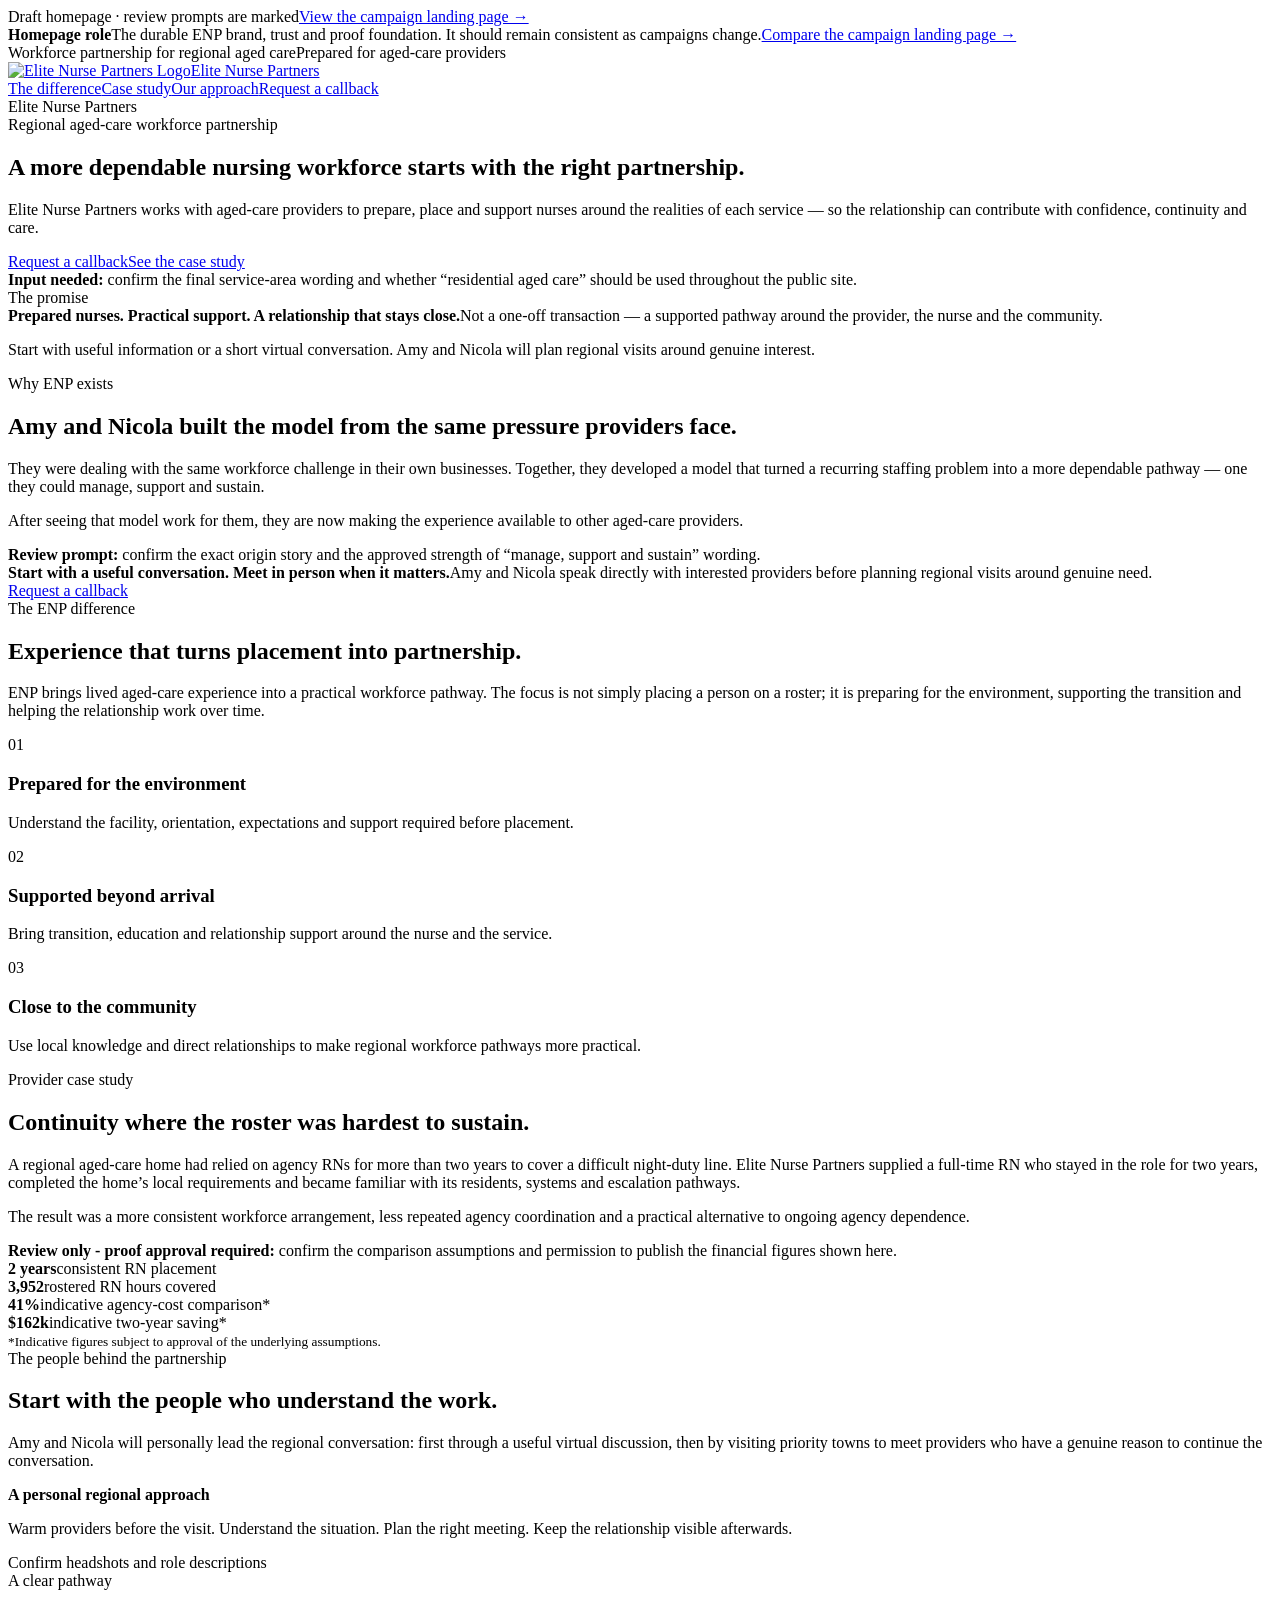
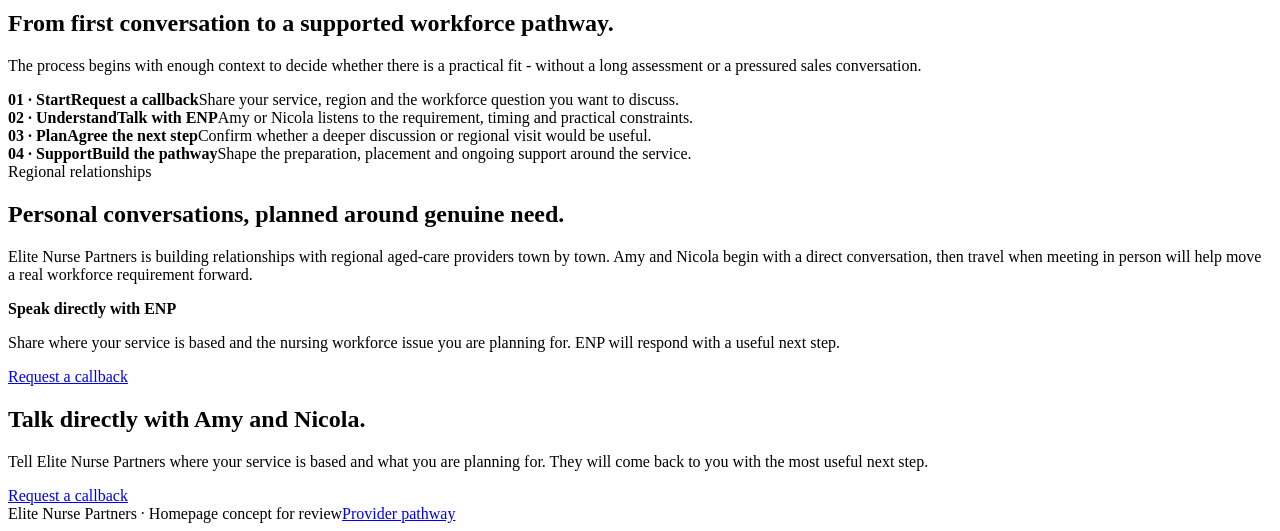
==== commit caba401f: "Revert "Refresh ENP review pages with confirmed campaign direction" This reverts commit 919317d1a0b6" ====
--- a/public/enp-review/index.html
+++ b/public/enp-review/index.html
@@ -6,10 +6,10 @@
   <meta name="robots" content="noindex,nofollow">
   <title>A more dependable nursing workforce starts with the right partnership | Elite Nurse Partners</title>
   <link rel="stylesheet" href="/ENP/?asset=styles&amp;v=3">
-  <link rel="stylesheet" href="/ENP/?asset=review-pages&amp;v=4">
+  <link rel="stylesheet" href="/ENP/?asset=review-pages&amp;v=3">
 </head>
 <body class="review-pages">
-  <div class="review-bar"><div class="shell"><span class="review-label">Updated homepage review · remaining inputs are marked</span><span><a href="provider-landing-review.html">View the campaign landing page →</a></span></div></div>
+  <div class="review-bar"><div class="shell"><span class="review-label">Draft homepage · review prompts are marked</span><span><a href="provider-landing-review.html">View the campaign landing page →</a></span></div></div>
   <div class="page-role"><div class="shell"><strong>Homepage role</strong><span>The durable ENP brand, trust and proof foundation. It should remain consistent as campaigns change.</span><a href="provider-landing-review.html">Compare the campaign landing page →</a></div></div>
   <div class="topline"><div class="shell"><span>Workforce partnership for regional aged care</span><span>Prepared for aged-care providers</span></div></div>
   <header class="site-header"><div class="shell nav">
@@ -25,12 +25,12 @@
         <h1>A more dependable nursing workforce starts with the right partnership.</h1>
         <p>Elite Nurse Partners works with aged-care providers to prepare, place and support nurses around the realities of each service — so the relationship can contribute with confidence, continuity and care.</p>
         <div class="hero-actions"><a class="button" href="provider-landing-review.html#request">Request a callback</a><a class="button outline light" href="#case-study">See the case study</a></div>
-        <div class="hero-confirmed-note"><strong>Confirmed direction:</strong> residential aged-care providers and RCOs are the first campaign audience. Home care remains secondary for this release.</div>
+        <div class="hero-review-note"><strong>Input needed:</strong> confirm the final service-area wording and whether “residential aged care” should be used throughout the public site.</div>
       </div>
       <aside class="hero-card"><div class="mini-label">The promise</div><div class="promise-panel"><strong>Prepared nurses. Practical support. A relationship that stays close.</strong><span>Not a one-off transaction — a supported pathway around the provider, the nurse and the community.</span></div><p>Start with useful information or a short virtual conversation. Amy and Nicola will plan regional visits around genuine interest.</p></aside>
     </div></section>
 
-    <section class="section founder-story"><div class="shell founder-layout"><div><div class="kicker">Why ENP exists</div><h2>Amy and Nicola built the model from the same pressure providers face.</h2></div><div class="founder-quote"><p>They were dealing with the same workforce challenge in their own businesses. Together, they developed a model that gave them a more dependable way to prepare, support and sustain the nursing workforce around the service.</p><p>That lived experience is now the basis of the ENP partnership for other aged-care providers.</p><div class="review-question"><strong>Final wording check:</strong> confirm whether the public story may say the model “unblocked the problem for them” or should remain more measured.</div></div></div></section>
+    <section class="section founder-story"><div class="shell founder-layout"><div><div class="kicker">Why ENP exists</div><h2>Amy and Nicola built the model from the same pressure providers face.</h2></div><div class="founder-quote"><p>They were dealing with the same workforce challenge in their own businesses. Together, they developed a model that turned a recurring staffing problem into a more dependable pathway — one they could manage, support and sustain.</p><p>After seeing that model work for them, they are now making the experience available to other aged-care providers.</p><div class="review-question"><strong>Review prompt:</strong> confirm the exact origin story and the approved strength of “manage, support and sustain” wording.</div></div></div></section>
 
     <section id="conversation" class="visit-strip"><div class="shell"><div><strong>Start with a useful conversation. Meet in person when it matters.</strong><span>Amy and Nicola speak directly with interested providers before planning regional visits around genuine need.</span></div><a class="button outline" href="provider-landing-review.html#request">Request a callback</a></div></section>
 
@@ -40,9 +40,9 @@
       <article class="card"><div class="icon">03</div><h3>Close to the community</h3><p>Use local knowledge and direct relationships to make regional workforce pathways more practical.</p></article>
     </div></div></section>
 
-    <section id="case-study" class="section proof-section"><div class="shell review-grid"><div><div class="kicker">Provider case study</div><h2>Continuity where the roster was hardest to sustain.</h2><p>A regional aged-care home had relied on agency RNs for more than two years to cover a difficult night-duty line. Elite Nurse Partners supplied a full-time RN who stayed in the role for two years, completed the home’s local requirements and became familiar with its residents, systems and escalation pathways.</p><p>The result was a more consistent workforce arrangement, less repeated agency coordination and a practical alternative to ongoing agency dependence.</p><div class="review-question"><strong>Still required:</strong> approve the Mayfield case-study facts, comparison assumptions and permission to publish the financial and administration figures.</div></div><div class="proof-card"><div class="proof-stats"><div><strong>2 years</strong><span>consistent RN placement</span></div><div><strong>3,952</strong><span>rostered RN hours covered</span></div><div><strong>7.3%</strong><span>above normal RN cost*</span></div><div><strong>41%</strong><span>below average agency cost*</span></div><div><strong>$162k</strong><span>indicative two-year saving*</span></div></div><small>*Indicative figures subject to approval of the comparison basis. The administration estimate is up to 247 hours over two years.</small></div></div></section>
+    <section id="case-study" class="section proof-section"><div class="shell review-grid"><div><div class="kicker">Provider case study</div><h2>Continuity where the roster was hardest to sustain.</h2><p>A regional aged-care home had relied on agency RNs for more than two years to cover a difficult night-duty line. Elite Nurse Partners supplied a full-time RN who stayed in the role for two years, completed the home’s local requirements and became familiar with its residents, systems and escalation pathways.</p><p>The result was a more consistent workforce arrangement, less repeated agency coordination and a practical alternative to ongoing agency dependence.</p><div class="review-question"><strong>Review only - proof approval required:</strong> confirm the comparison assumptions and permission to publish the financial figures shown here.</div></div><div class="proof-card"><div class="proof-stats"><div><strong>2 years</strong><span>consistent RN placement</span></div><div><strong>3,952</strong><span>rostered RN hours covered</span></div><div><strong>41%</strong><span>indicative agency-cost comparison*</span></div><div><strong>$162k</strong><span>indicative two-year saving*</span></div></div><small>*Indicative figures subject to approval of the underlying assumptions.</small></div></div></section>
 
-    <section id="approach" class="personal-band"><div class="shell personal-layout"><div><div class="kicker">The people behind the partnership</div><h2>Start with the people who understand the work.</h2><p>Amy and Nicola will personally lead the regional conversation: first through a useful virtual discussion, then by visiting priority towns to meet providers who have a genuine reason to continue the conversation.</p></div><div class="people-card"><strong>A personal regional approach</strong><p>Warm providers before the visit. Understand the situation. Plan the right meeting. Keep the relationship visible afterwards.</p><span class="input-flag">Still needed: headshots and role descriptions</span></div></div></section>
+    <section id="approach" class="personal-band"><div class="shell personal-layout"><div><div class="kicker">The people behind the partnership</div><h2>Start with the people who understand the work.</h2><p>Amy and Nicola will personally lead the regional conversation: first through a useful virtual discussion, then by visiting priority towns to meet providers who have a genuine reason to continue the conversation.</p></div><div class="people-card"><strong>A personal regional approach</strong><p>Warm providers before the visit. Understand the situation. Plan the right meeting. Keep the relationship visible afterwards.</p><span class="input-flag">Confirm headshots and role descriptions</span></div></div></section>
 
     <section class="section"><div class="shell"><div class="section-head"><div class="kicker">A clear pathway</div><h2>From first conversation to a supported workforce pathway.</h2><p>The process begins with enough context to decide whether there is a practical fit - without a long assessment or a pressured sales conversation.</p></div><div class="sequence"><div class="sequence-item"><b>01 · Start</b><strong>Request a callback</strong><span>Share your service, region and the workforce question you want to discuss.</span></div><div class="sequence-item"><b>02 · Understand</b><strong>Talk with ENP</strong><span>Amy or Nicola listens to the requirement, timing and practical constraints.</span></div><div class="sequence-item"><b>03 · Plan</b><strong>Agree the next step</strong><span>Confirm whether a deeper discussion or regional visit would be useful.</span></div><div class="sequence-item"><b>04 · Support</b><strong>Build the pathway</strong><span>Shape the preparation, placement and ongoing support around the service.</span></div></div></div></section>
 
